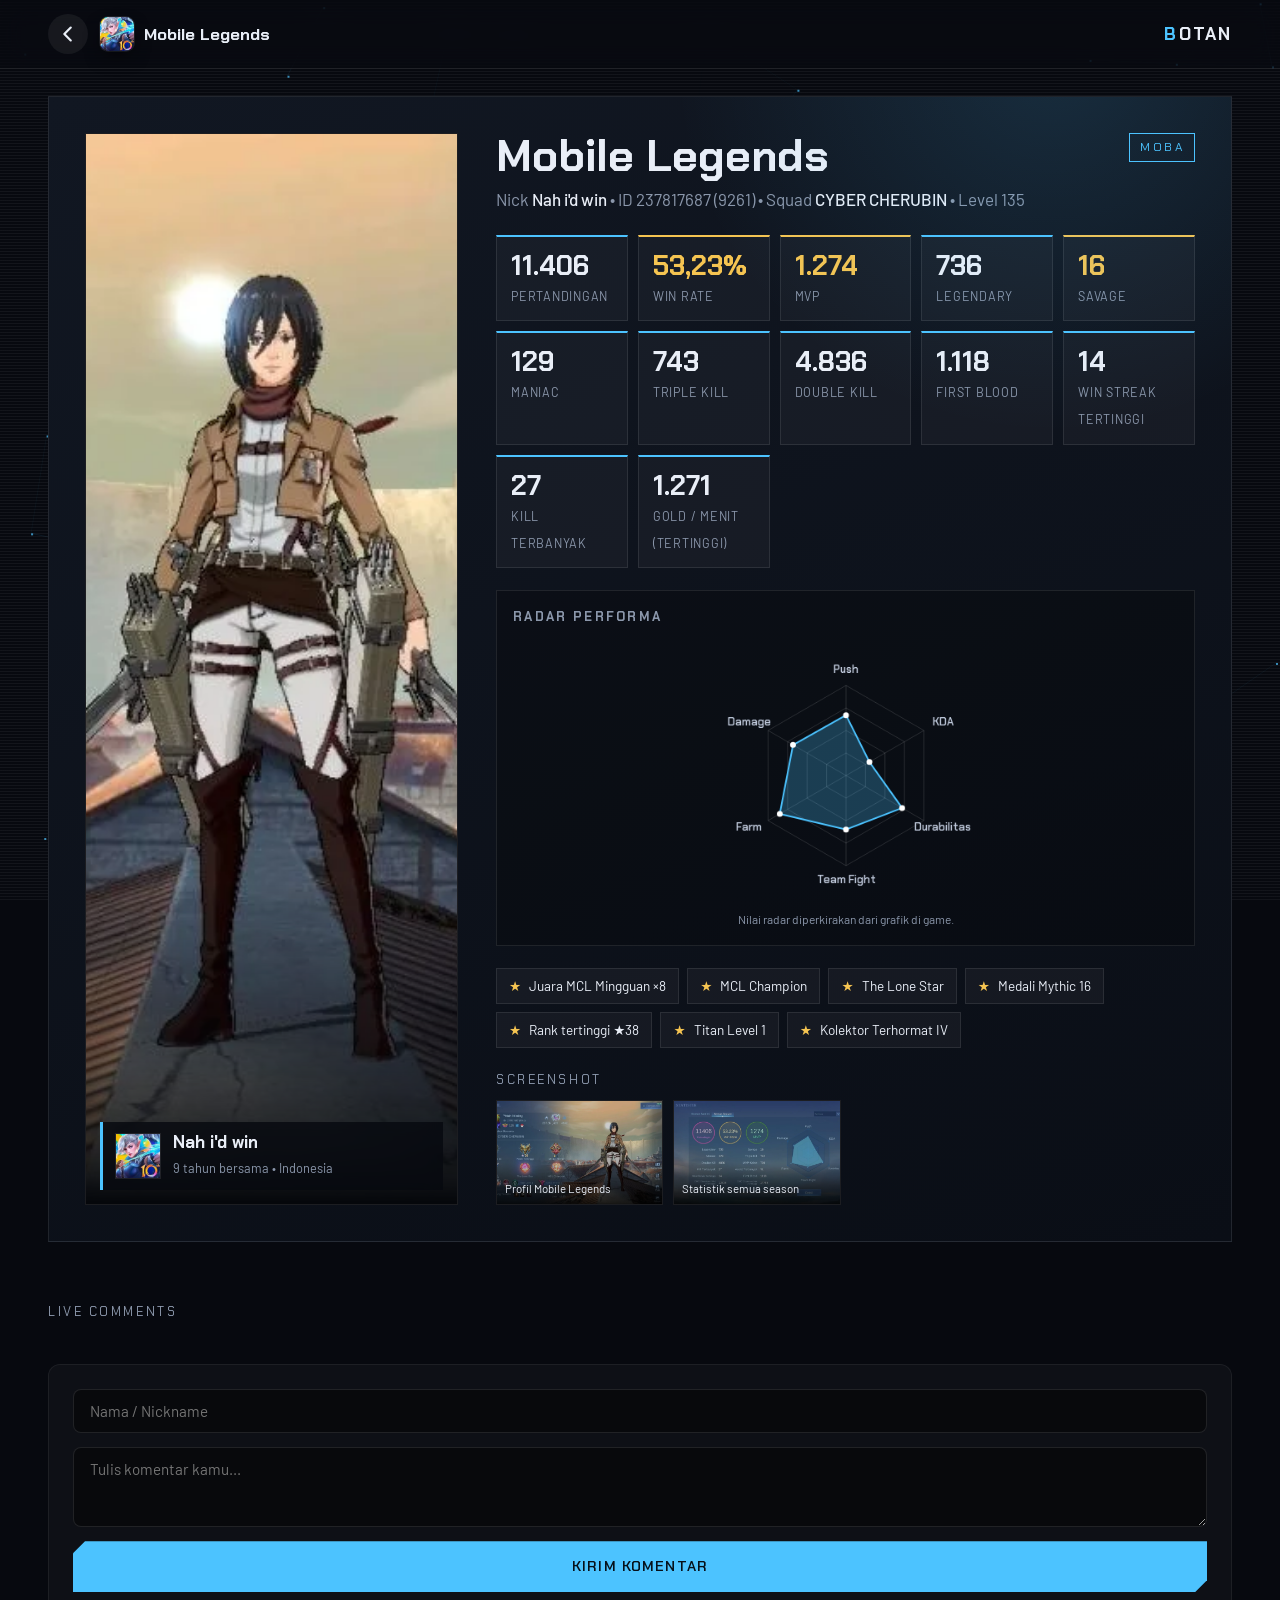
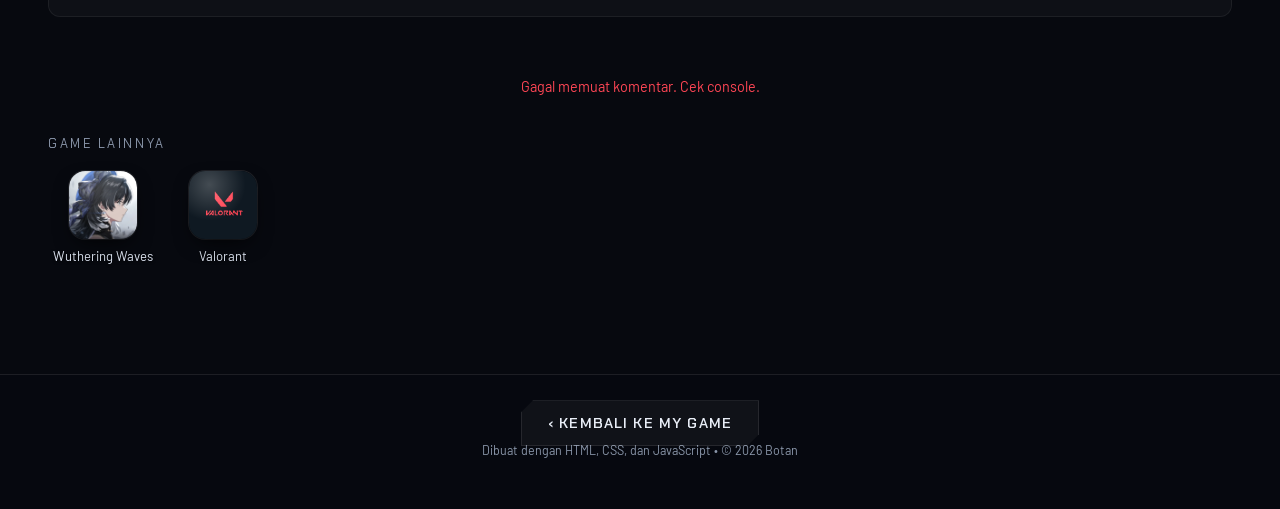
==== ml.html @ 6c118ad3 "Initial commit: Botan Game Portfolio" ====
<!doctype html>
<html lang="id">
<head>
<meta charset="utf-8">
<meta name="viewport" content="width=device-width, initial-scale=1">
<title>Game • Botan</title>
<link rel="preconnect" href="https://fonts.googleapis.com">
<link rel="preconnect" href="https://fonts.gstatic.com" crossorigin>
<link href="https://fonts.googleapis.com/css2?family=Chakra+Petch:wght@500;600;700&family=Barlow:wght@400;500;600&display=swap" rel="stylesheet">
<link rel="stylesheet" href="style.css">
</head>
<body data-game="ml" class="game-page">
<canvas id="bg" aria-hidden="true"></canvas>
<div class="scanlines" aria-hidden="true"></div>

<header class="nav appbar">
  <a href="index.html#games" class="back" aria-label="Kembali ke My Game"><svg viewBox="0 0 24 24" width="22" height="22"><path d="M15 5l-7 7 7 7" fill="none" stroke="currentColor" stroke-width="2.4" stroke-linecap="round" stroke-linejoin="round"/></svg></a>
  <div class="appbar-title"><span class="app-icon mini"><img id="appIcon" src="" alt=""></span><b id="appName"></b></div>
  <a href="index.html" class="logo"><span>B</span>OTAN</a>
</header>

<main class="section game-main">
  <div id="panel" class="panel reveal"></div>

  <div class="other reveal">
    <p class="gallery-h">Game lainnya</p>
    <div class="app-grid left" id="otherApps"></div>
  </div>
</main>

<footer class="footer">
  <p><a href="index.html#games" class="btn">&lsaquo; Kembali ke My Game</a></p>
  <p class="muted">Dibuat dengan HTML, CSS, dan JavaScript • © <span id="year"></span> Botan</p>
</footer>

<div class="lightbox" id="lightbox" hidden>
  <button class="lb-close" aria-label="Tutup">&times;</button>
  <img id="lbImg" alt="">
  <p id="lbCap"></p>
</div>

<script src="data.js"></script>
<script src="common.js"></script>
<script src="game.js"></script>
</body>
</html>
---- style.css ----
:root{
  --bg:#07090f; --bg2:#0d1119; --card:#111722; --line:rgba(255,255,255,.09);
  --text:#e9eef7; --muted:#8b97ab;
  --accent:#4cc3ff; --accent2:#f5c451;
  --head:'Chakra Petch',system-ui,sans-serif; --body:'Barlow',system-ui,sans-serif;
  --ease:cubic-bezier(.2,.8,.2,1);
}
body[data-game="ml"]  {--accent:#4cc3ff; --accent2:#f5c451}
body[data-game="wuwa"]{--accent:#7fe3ff; --accent2:#ff8fb8}
body[data-game="valo"]{--accent:#ff4655; --accent2:#ffd9dc}

*{box-sizing:border-box;margin:0;padding:0}
html{scroll-behavior:smooth;scroll-padding-top:80px}
body{background:var(--bg);color:var(--text);font-family:var(--body);font-size:17px;line-height:1.6;overflow-x:hidden;transition:--accent .4s}
img{display:block;max-width:100%}
button{font:inherit;color:inherit;cursor:pointer;border:0;background:none}
a{color:inherit;text-decoration:none}
#bg{position:fixed;inset:0;z-index:0;width:100%;height:100%}
.scanlines{position:fixed;inset:0;z-index:1;pointer-events:none;opacity:.05;
  background:repeating-linear-gradient(0deg,#fff 0 1px,transparent 1px 3px)}
main,.footer,.nav{position:relative;z-index:2}

/* NAV */
.nav{position:fixed;top:0;left:0;right:0;z-index:20;display:flex;justify-content:space-between;align-items:center;
  padding:14px clamp(16px,4vw,48px);backdrop-filter:blur(14px);background:rgba(7,9,15,.6);border-bottom:1px solid var(--line)}
.logo{font-family:var(--head);font-weight:700;letter-spacing:.12em;font-size:1.1rem}
.logo span{color:var(--accent)}
.logo i{font-style:normal;color:var(--muted);font-size:.7rem;margin-left:8px;letter-spacing:.2em}
.nav nav{display:flex;gap:clamp(12px,3vw,32px)}
.nav nav a{font-family:var(--head);font-size:.85rem;letter-spacing:.1em;text-transform:uppercase;color:var(--muted);transition:color .2s}
.nav nav a:hover{color:var(--accent)}

/* HERO */
.hero{min-height:100svh;display:grid;grid-template-columns:1.05fr 1fr;gap:clamp(24px,4vw,64px);align-items:center;
  padding:110px clamp(16px,5vw,72px) 60px;max-width:1400px;margin:auto}
.eyebrow{font-family:var(--head);font-size:.8rem;letter-spacing:.25em;color:var(--accent);text-transform:uppercase;display:flex;align-items:center;gap:10px}
.pulse{width:9px;height:9px;border-radius:50%;background:#3dff8f;box-shadow:0 0 0 0 #3dff8f99;animation:pulse 1.8s infinite}
@keyframes pulse{70%{box-shadow:0 0 0 12px #3dff8f00}100%{box-shadow:0 0 0 0 #3dff8f00}}
.glitch{font-family:var(--head);font-weight:700;font-size:clamp(4rem,12vw,9rem);line-height:.95;letter-spacing:.02em;position:relative;margin:14px 0 6px;
  background:linear-gradient(100deg,#fff 20%,var(--accent));-webkit-background-clip:text;background-clip:text;color:transparent}
.glitch::before,.glitch::after{content:attr(data-text);position:absolute;inset:0;background:inherit;-webkit-background-clip:text;background-clip:text;color:transparent;opacity:.0}
.glitch:hover::before{opacity:.8;transform:translate(3px,-2px);filter:drop-shadow(-2px 0 #ff2d6f);animation:gl 0.4s steps(2) infinite}
.glitch:hover::after{opacity:.8;transform:translate(-3px,2px);filter:drop-shadow(2px 0 #00e5ff);animation:gl 0.4s steps(2) infinite reverse}
@keyframes gl{50%{clip-path:inset(30% 0 40% 0)}}
.typing{font-family:var(--head);font-size:clamp(1.1rem,2.4vw,1.6rem);color:var(--accent2);min-height:2.2rem}
.caret{display:inline-block;width:3px;height:1.2em;background:var(--accent2);margin-left:4px;vertical-align:-3px;animation:blink 1s steps(1) infinite}
@keyframes blink{50%{opacity:0}}
.lead{max-width:540px;color:var(--muted);margin:18px 0 28px}
.cta{display:flex;gap:14px;flex-wrap:wrap}
.btn{font-family:var(--head);font-weight:600;letter-spacing:.08em;text-transform:uppercase;font-size:.9rem;padding:13px 26px;
  border:1px solid var(--line);clip-path:polygon(12px 0,100% 0,100% calc(100% - 12px),calc(100% - 12px) 100%,0 100%,0 12px);
  background:rgba(255,255,255,.04);transition:.25s var(--ease)}
.btn:hover{border-color:var(--accent);color:var(--accent);transform:translateY(-2px)}
.btn.primary{background:var(--accent);color:#06101a;border-color:var(--accent)}
.btn.primary:hover{color:#06101a;box-shadow:0 8px 30px -6px var(--accent);filter:brightness(1.1)}

.hero-cards{display:grid;grid-template-columns:repeat(3,1fr);gap:14px;perspective:1000px}
.poster{position:relative;aspect-ratio:3/5;overflow:hidden;border:1px solid var(--line);background:var(--card);text-align:left;
  transform-style:preserve-3d;transition:transform .25s var(--ease),box-shadow .3s,border-color .3s;
  clip-path:polygon(0 0,100% 0,100% calc(100% - 22px),calc(100% - 22px) 100%,0 100%)}
.poster:nth-child(2){margin-top:34px}
.poster img{position:absolute;inset:0;width:100%;height:100%;object-fit:cover;object-position:center top;transition:transform .6s var(--ease),filter .4s;filter:saturate(.85) brightness(.85)}
.poster::after{content:"";position:absolute;inset:0;background:linear-gradient(to top,rgba(5,7,12,.95) 5%,transparent 55%),linear-gradient(135deg,var(--c),transparent 40%);opacity:.9;mix-blend-mode:normal}
.poster:hover{border-color:var(--c);box-shadow:0 20px 50px -20px var(--c)}
.poster:hover img{transform:scale(1.08);filter:saturate(1.1) brightness(1)}
.poster-info{position:absolute;left:12px;right:12px;bottom:14px;z-index:2;display:block}
.poster-info small{display:block;font-family:var(--head);font-size:.62rem;letter-spacing:.2em;color:var(--c)}
.poster-info b{font-family:var(--head);font-size:1rem;line-height:1.2;display:block}

/* TICKER */
.ticker{overflow:hidden;border-block:1px solid var(--line);background:rgba(13,17,25,.7);padding:14px 0}
.ticker-track{display:flex;gap:48px;width:max-content;animation:tick 40s linear infinite;font-family:var(--head);letter-spacing:.2em;font-size:.85rem;color:var(--muted)}
.ticker-track span::before{content:"◆";color:var(--accent);margin-right:48px}
@keyframes tick{to{transform:translateX(-50%)}}

/* SECTIONS */
.section{max-width:1280px;margin:auto;padding:100px clamp(16px,4vw,48px) 20px}
.section-head{margin-bottom:32px}
.section-head h2{font-family:var(--head);font-size:clamp(2.2rem,5vw,3.6rem);line-height:1.05;margin-top:6px}
.sub{color:var(--muted);margin-top:8px}

.reveal{opacity:0;transform:translateY(28px);transition:opacity .8s var(--ease),transform .8s var(--ease)}
.reveal.in{opacity:1;transform:none}

/* TABS */
.tabs{display:flex;gap:10px;flex-wrap:wrap;margin-bottom:22px}
.tab{font-family:var(--head);font-weight:600;letter-spacing:.06em;padding:12px 22px;border:1px solid var(--line);background:var(--card);color:var(--muted);
  display:flex;align-items:center;gap:10px;transition:.25s var(--ease);
  clip-path:polygon(10px 0,100% 0,100% calc(100% - 10px),calc(100% - 10px) 100%,0 100%,0 10px)}
.tab i{width:8px;height:8px;background:var(--tc);transform:rotate(45deg)}
.tab:hover{color:var(--text);border-color:var(--tc)}
.tab.active{background:var(--tc);color:#06101a;border-color:var(--tc)}
.tab.active i{background:#06101a}

/* PANEL */
.panel{display:grid;grid-template-columns:minmax(260px,.8fr) 1.5fr;gap:clamp(20px,3vw,40px);
  background:linear-gradient(160deg,var(--card),#0a0e16);border:1px solid var(--line);padding:clamp(18px,3vw,36px);position:relative;overflow:hidden}
.panel::before{content:"";position:absolute;inset:-40% -20% auto auto;width:70%;aspect-ratio:1;background:radial-gradient(circle,var(--accent),transparent 65%);opacity:.14;pointer-events:none}
.panel.swap{animation:swap .5s var(--ease)}
@keyframes swap{from{opacity:0;transform:translateY(14px)}to{opacity:1;transform:none}}

.p-art{position:relative;min-height:420px;border:1px solid var(--line);overflow:hidden;background:#05070b}
.p-art img.main{position:absolute;inset:0;width:100%;height:100%;object-fit:cover;object-position:center top;
  -webkit-mask-image:linear-gradient(to bottom,#000 70%,transparent);mask-image:linear-gradient(to bottom,#000 70%,transparent)}
.p-art .badge{position:absolute;left:14px;bottom:14px;right:14px;display:flex;align-items:center;gap:12px;padding:10px 12px;background:rgba(7,9,15,.8);backdrop-filter:blur(8px);border-left:3px solid var(--accent)}
.p-art .badge img{width:46px;height:46px;object-fit:cover;object-position:top;border:1px solid var(--line)}
.badge b{font-family:var(--head);display:block;line-height:1.2}
.badge small{color:var(--muted);font-size:.8rem}

.p-title{display:flex;justify-content:space-between;align-items:flex-start;gap:14px;flex-wrap:wrap;margin-bottom:6px}
.p-title h3{font-family:var(--head);font-size:clamp(1.8rem,4vw,2.8rem);line-height:1.05}
.p-title .genre{font-family:var(--head);font-size:.75rem;letter-spacing:.2em;color:var(--accent);border:1px solid var(--accent);padding:4px 10px}
.p-meta{color:var(--muted);margin-bottom:22px}
.p-meta b{color:var(--text);font-weight:500}

.stat-grid{display:grid;grid-template-columns:repeat(auto-fill,minmax(130px,1fr));gap:10px;margin-bottom:22px}
.stat{padding:14px 14px 12px;background:rgba(255,255,255,.035);border:1px solid var(--line);border-top:2px solid var(--accent);transition:.25s var(--ease)}
.stat:hover{transform:translateY(-3px);background:rgba(255,255,255,.06)}
.stat b{font-family:var(--head);font-size:1.7rem;line-height:1.1;display:block}
.stat small{color:var(--muted);font-size:.78rem;letter-spacing:.06em;text-transform:uppercase}
.stat.hl{border-top-color:var(--accent2)}
.stat.hl b{color:var(--accent2)}

.viz{display:grid;grid-template-columns:repeat(auto-fit,minmax(240px,1fr));gap:14px;margin-bottom:22px}
.viz-card{padding:16px;border:1px solid var(--line);background:rgba(0,0,0,.25)}
.viz-card h4{font-family:var(--head);font-size:.8rem;letter-spacing:.18em;color:var(--muted);text-transform:uppercase;margin-bottom:10px}
.viz-card canvas{width:100%;max-width:300px;margin:auto;display:block}
.viz-card .note{font-size:.75rem;color:var(--muted);margin-top:6px;text-align:center}
.bar{height:10px;background:rgba(255,255,255,.08);overflow:hidden;margin:8px 0 6px;clip-path:polygon(0 0,100% 0,calc(100% - 6px) 100%,0 100%)}
.bar i{display:block;height:100%;width:0;background:linear-gradient(90deg,var(--accent),var(--accent2));transition:width 1.4s var(--ease)}
.bar-row{display:flex;justify-content:space-between;font-size:.9rem;color:var(--muted)}
.bar-row b{color:var(--text);font-weight:500}
.donut{display:flex;align-items:center;gap:18px}
.donut svg{width:120px;height:120px;flex:none;transform:rotate(-90deg)}
.donut circle{fill:none;stroke-width:12}
.donut .legend b{font-family:var(--head);font-size:1.6rem;display:block;line-height:1.1}
.donut .legend span{display:block;color:var(--muted);font-size:.9rem}

.chips{display:flex;flex-wrap:wrap;gap:8px;margin-bottom:22px}
.chip{font-size:.85rem;padding:6px 12px;border:1px solid var(--line);background:rgba(255,255,255,.04);display:inline-flex;gap:8px;align-items:center}
.chip::before{content:"★";color:var(--accent2)}

.gallery-h{font-family:var(--head);font-size:.8rem;letter-spacing:.2em;text-transform:uppercase;color:var(--muted);margin-bottom:10px}
.gallery{display:grid;grid-template-columns:repeat(auto-fill,minmax(150px,1fr));gap:10px}
.thumb{position:relative;aspect-ratio:16/10;overflow:hidden;border:1px solid var(--line);background:#05070b}
.thumb img{width:100%;height:100%;object-fit:cover;transition:transform .5s var(--ease),filter .3s;filter:brightness(.8)}
.thumb:hover img{transform:scale(1.1);filter:brightness(1.05)}
.thumb:hover{border-color:var(--accent)}
.thumb span{position:absolute;left:0;right:0;bottom:0;padding:16px 8px 6px;font-size:.72rem;text-align:left;background:linear-gradient(transparent,rgba(0,0,0,.85))}

/* TOTALS */
.totals{display:grid;grid-template-columns:repeat(auto-fit,minmax(200px,1fr));gap:14px}
.total{padding:28px 22px;border:1px solid var(--line);background:var(--card);position:relative;overflow:hidden}
.total::after{content:"";position:absolute;left:0;bottom:0;height:3px;width:40%;background:var(--accent)}
.total b{font-family:var(--head);font-size:clamp(2.4rem,5vw,3.4rem);display:block;line-height:1}
.total span{color:var(--muted);font-size:.9rem}
.share{margin-top:22px;padding:22px;border:1px solid var(--line);background:var(--card)}
.share h4{font-family:var(--head);font-size:.8rem;letter-spacing:.2em;color:var(--muted);text-transform:uppercase;margin-bottom:14px}
.share-row{display:grid;grid-template-columns:150px 1fr 90px;gap:12px;align-items:center;margin:10px 0;font-size:.95rem}
.share-row .bar{margin:0}
.share-row em{font-style:normal;color:var(--muted);text-align:right;font-size:.85rem}

/* AIM */
.aim{border:1px solid var(--line);background:var(--card)}
.aim-hud{display:grid;grid-template-columns:repeat(4,1fr);border-bottom:1px solid var(--line)}
.aim-hud div{padding:12px 16px;border-right:1px solid var(--line)}
.aim-hud div:last-child{border:0}
.aim-hud small{display:block;color:var(--muted);font-family:var(--head);font-size:.68rem;letter-spacing:.2em}
.aim-hud b{font-family:var(--head);font-size:1.7rem;color:var(--accent2)}
.aim-field{position:relative;height:min(60vh,460px);cursor:crosshair;overflow:hidden;touch-action:manipulation;
  background:radial-gradient(circle at 50% 50%,rgba(255,255,255,.04),transparent 70%),
  linear-gradient(var(--line) 1px,transparent 1px) 0 0/48px 48px,linear-gradient(90deg,var(--line) 1px,transparent 1px) 0 0/48px 48px}
.aim-overlay{position:absolute;inset:0;z-index:5;display:flex;flex-direction:column;align-items:center;justify-content:center;gap:10px;text-align:center;background:rgba(7,9,15,.82);padding:20px}
.aim-overlay[hidden]{display:none}
.aim-overlay h3{font-family:var(--head);font-size:2rem}
.aim-overlay p{color:var(--muted);margin-bottom:8px}
.target{position:absolute;border-radius:50%;transform:translate(-50%,-50%) scale(0);cursor:pointer;
  background:radial-gradient(circle,#fff 0 12%,var(--accent) 13% 34%,#fff 35% 48%,var(--accent) 49% 100%);
  box-shadow:0 0 24px var(--accent);animation:pop .18s var(--ease) forwards}
@keyframes pop{to{transform:translate(-50%,-50%) scale(1)}}
.target.hit{animation:boom .25s ease-out forwards}
@keyframes boom{to{transform:translate(-50%,-50%) scale(1.8);opacity:0}}
.miss{position:absolute;width:14px;height:14px;border:2px solid #ff4d6a;transform:translate(-50%,-50%);animation:boom .4s ease-out forwards;border-radius:50%}

/* FOOTER */
.footer{margin-top:90px;padding:36px 16px 48px;text-align:center;border-top:1px solid var(--line);background:rgba(7,9,15,.8);font-size:.9rem}
.muted{color:var(--muted);font-size:.78rem;margin-top:6px}

/* LIGHTBOX */
.lightbox{position:fixed;inset:0;z-index:100;background:rgba(3,5,9,.94);display:flex;flex-direction:column;align-items:center;justify-content:center;padding:24px;gap:12px}
.lightbox[hidden]{display:none}
.lightbox img{max-height:82vh;object-fit:contain;border:1px solid var(--line)}
.lightbox p{color:var(--muted)}
.lb-close{position:absolute;top:14px;right:22px;font-size:2.4rem;line-height:1;color:var(--text)}

@media (max-width:900px){
  .hero{grid-template-columns:1fr;padding-top:100px}
  .hero-cards{max-width:560px}
  .panel{grid-template-columns:1fr}
  .p-art{min-height:340px}
  .share-row{grid-template-columns:110px 1fr 70px}
}
@media (max-width:520px){
  .nav nav a:nth-child(2){display:none}
  .logo i{display:none}
  .aim-hud b{font-size:1.3rem}
  .aim-hud div{padding:10px}
}
@media (prefers-reduced-motion:reduce){
  *{animation:none!important;transition:none!important}
  .reveal{opacity:1;transform:none}
}

/* ============ HOME SCREEN ala ANDROID ============ */
.homescreen{max-width:620px;margin:auto;padding:14px 22px 22px;border:1px solid var(--line);border-radius:36px;
  background:linear-gradient(170deg,rgba(18,26,42,.9),rgba(8,11,18,.95));box-shadow:0 40px 80px -40px var(--accent),inset 0 0 0 6px rgba(255,255,255,.02)}
.statusbar{display:flex;justify-content:space-between;font-size:.78rem;color:var(--muted);padding:2px 10px 18px;font-family:var(--head);letter-spacing:.08em}
.app-grid{display:grid;grid-template-columns:repeat(3,1fr);gap:26px 10px;justify-items:center;padding:10px 0 34px}
.app-grid.left{grid-template-columns:repeat(auto-fill,minmax(96px,110px));justify-content:start;padding:6px 0 0}
.app{display:flex;flex-direction:column;align-items:center;gap:9px;width:100%;max-width:130px;-webkit-tap-highlight-color:transparent;text-align:center}
.app-icon{position:relative;display:block;width:clamp(72px,16vw,92px);aspect-ratio:1;border-radius:24%;overflow:hidden;
  box-shadow:0 8px 20px -6px rgba(0,0,0,.8),0 0 0 1px rgba(255,255,255,.1);transition:transform .25s var(--ease),box-shadow .3s}
.app-icon img{width:100%;height:100%;object-fit:cover}
.app-icon::after{content:"";position:absolute;inset:0;background:radial-gradient(circle at 30% 20%,rgba(255,255,255,.22),transparent 50%);pointer-events:none}
.app:hover .app-icon{transform:translateY(-5px) scale(1.05);box-shadow:0 18px 30px -8px var(--c),0 0 0 1px var(--c)}
.app:active .app-icon{transform:scale(.9)}
.app-label{font-size:.82rem;line-height:1.25;color:#dfe6f3;text-shadow:0 1px 3px #000;max-width:100px}
.app.small .app-icon{width:68px}
.dock{display:flex;justify-content:center;padding-top:6px}
.dock i{width:110px;height:4px;border-radius:4px;background:rgba(255,255,255,.35)}

.app-launch{position:fixed;z-index:200;border-radius:24%;background:var(--lc);opacity:.95;transition:all .38s cubic-bezier(.5,0,.2,1)}
.app-launch.go{left:0!important;top:0!important;width:100vw!important;height:100vh!important;border-radius:0}

/* halaman game */
.appbar{gap:12px}
.back{display:grid;place-items:center;width:40px;height:40px;border-radius:50%;background:rgba(255,255,255,.06);transition:.2s}
.back:hover{background:var(--accent);color:#06101a}
.appbar-title{display:flex;align-items:center;gap:10px;font-family:var(--head);font-size:1.05rem;margin-right:auto}
.app-icon.mini{width:34px;border-radius:24%}
.game-main{padding-top:96px}
.other{margin-top:36px}
@media (max-width:520px){
  .homescreen{border-radius:28px;padding:12px 12px 18px}
  .app-grid{gap:22px 4px}
}

/* ============ LIVE COMMENTS ============ */
.comments-wrapper { display: flex; flex-direction: column; gap: 32px; }
.comment-form { display: flex; flex-direction: column; gap: 14px; background: rgba(255,255,255,0.03); padding: 24px; border-radius: 12px; border: 1px solid rgba(255,255,255,0.06); }
.comment-form input, .comment-form textarea { width: 100%; background: rgba(0,0,0,0.4); border: 1px solid rgba(255,255,255,0.1); color: var(--text); padding: 12px 16px; border-radius: 8px; font-family: inherit; font-size: 0.95rem; outline: none; transition: border-color 0.2s, box-shadow 0.2s; }
.comment-form input:focus, .comment-form textarea:focus { border-color: var(--accent); box-shadow: 0 0 0 1px var(--accent); }
.comment-form textarea { resize: vertical; min-height: 80px; }
.comments-list { display: flex; flex-direction: column; gap: 16px; }
.comment-item { background: rgba(255,255,255,0.02); padding: 18px; border-radius: 10px; border-left: 3px solid var(--accent); animation: fadeUp 0.4s var(--ease); }
.comment-item h4 { font-size: 1rem; color: var(--accent); margin-bottom: 6px; font-family: var(--head); display: flex; align-items: center; justify-content: space-between; }
.comment-item h4 span { font-size: 0.75rem; color: var(--muted); font-weight: normal; font-family: var(--body); }
.comment-item p { font-size: 0.95rem; line-height: 1.5; color: #cbd5e1; word-wrap: break-word; }
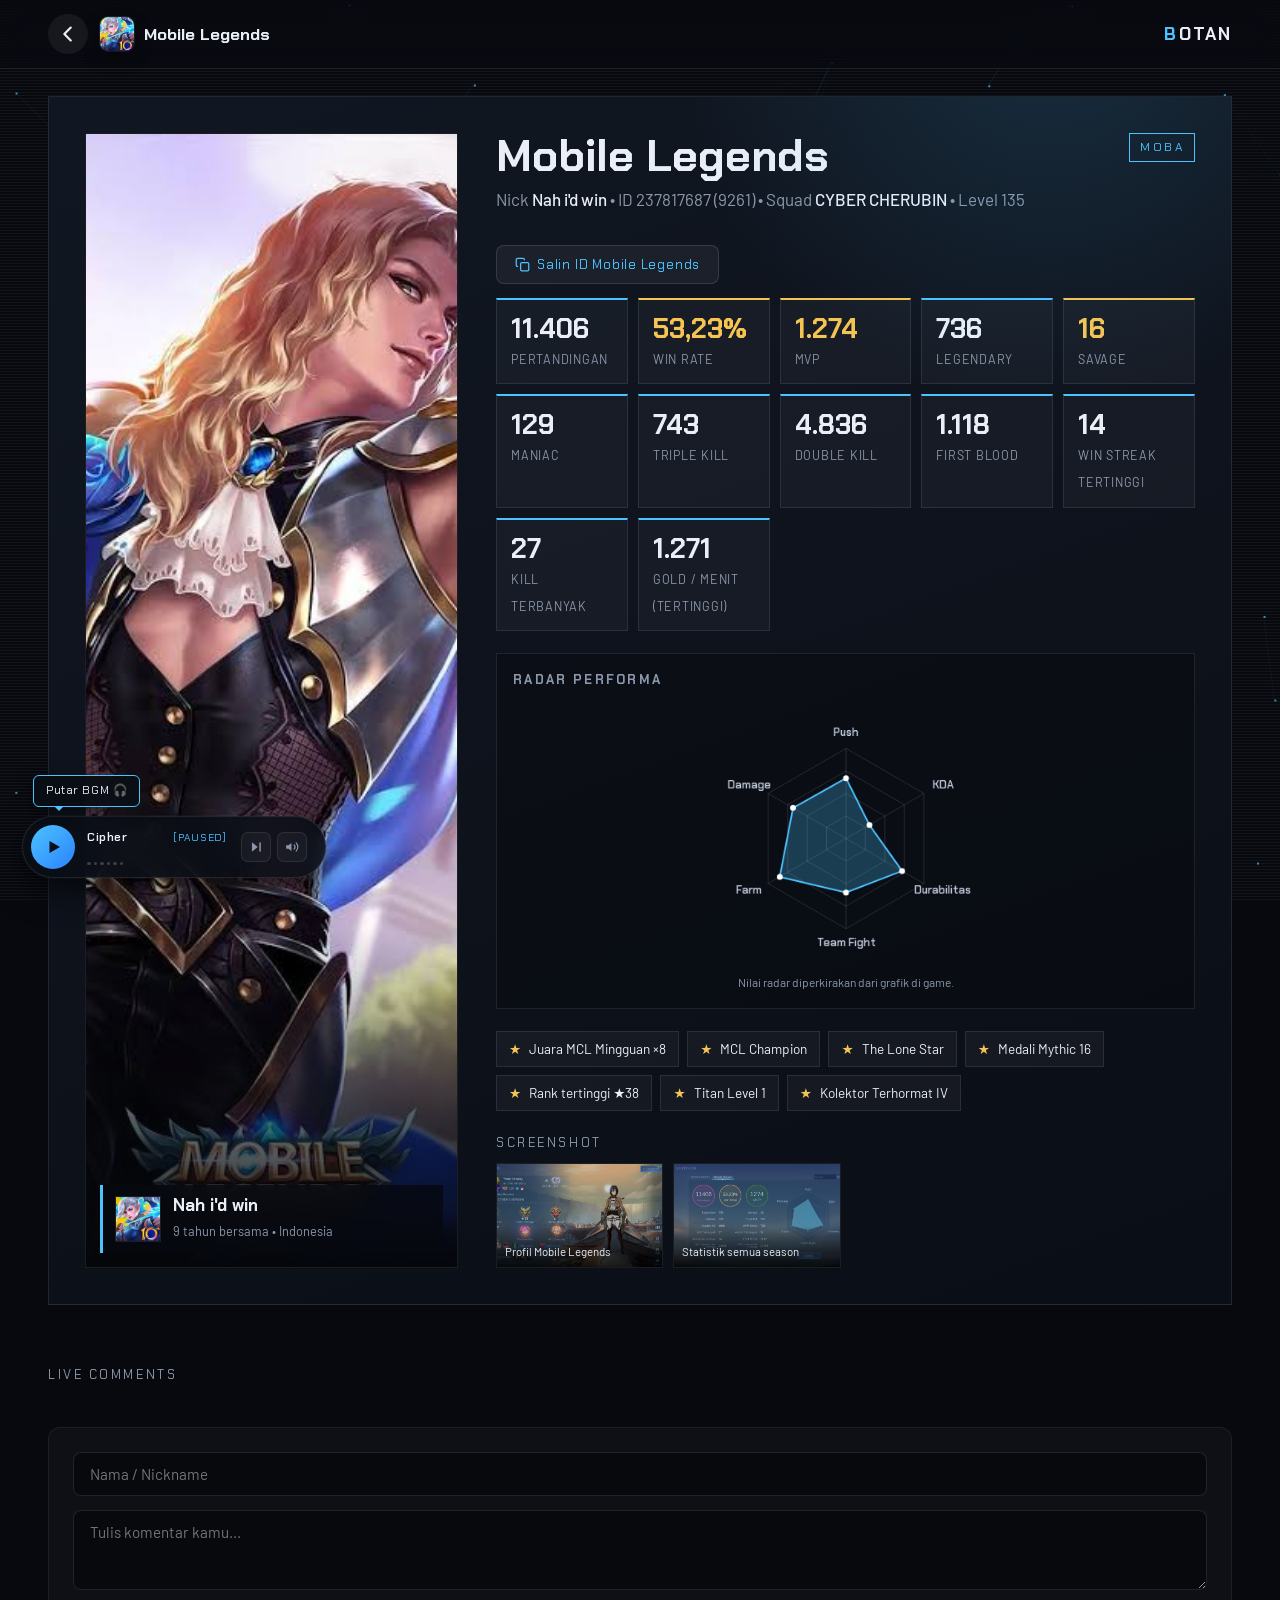
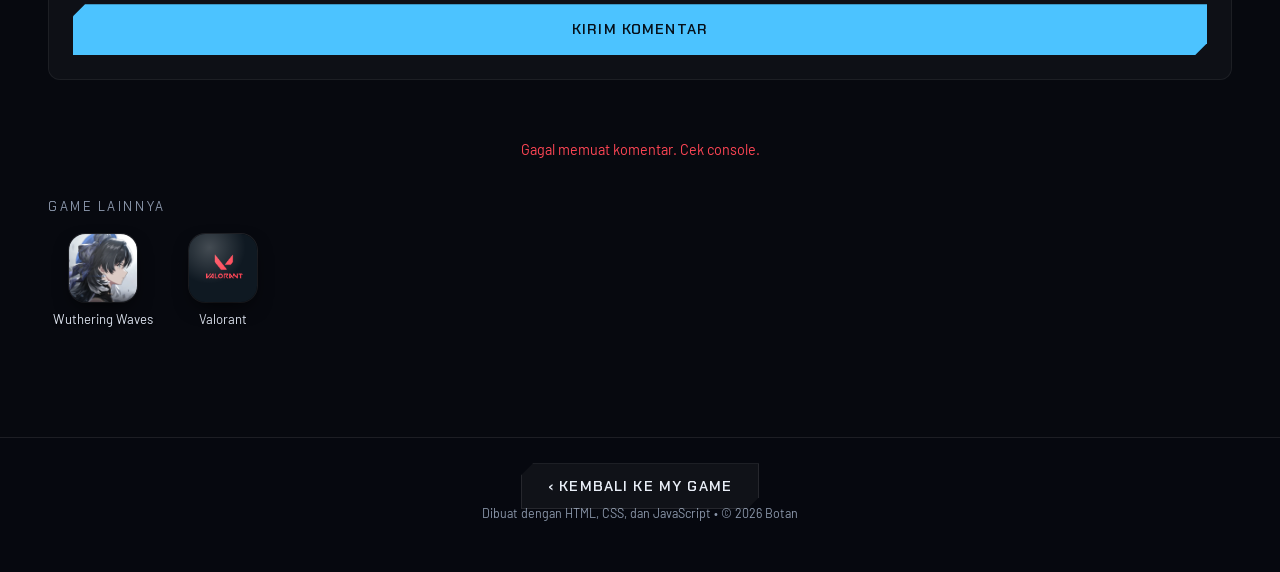
==== commit 9f2b517b: "Add Cyberpunk BGM music player widget with audio visualizer and tracks" ====
--- a/ml.html
+++ b/ml.html
@@ -41,6 +41,7 @@
 
 <script src="data.js"></script>
 <script src="common.js"></script>
+<script src="music.js"></script>
 <script src="game.js"></script>
 </body>
 </html>
--- a/style.css
+++ b/style.css
@@ -256,3 +256,234 @@
 .comment-item h4 { font-size: 1rem; color: var(--accent); margin-bottom: 6px; font-family: var(--head); display: flex; align-items: center; justify-content: space-between; }
 .comment-item h4 span { font-size: 0.75rem; color: var(--muted); font-weight: normal; font-family: var(--body); }
 .comment-item p { font-size: 0.95rem; line-height: 1.5; color: #cbd5e1; word-wrap: break-word; }
+
+/* ============ COPY ID BUTTON ============ */
+.copy-id-btn{display:inline-flex;align-items:center;gap:7px;margin:10px 0 14px;padding:8px 18px;background:rgba(255,255,255,0.05);border:1px solid rgba(255,255,255,0.12);border-radius:8px;color:var(--accent);font-family:var(--head);font-size:0.82rem;letter-spacing:.06em;cursor:pointer;transition:background .2s,border-color .2s,transform .15s;-webkit-tap-highlight-color:transparent}
+.copy-id-btn:hover{background:rgba(255,255,255,0.1);border-color:var(--accent)}
+.copy-id-btn:active{transform:scale(.95)}
+.copy-id-btn.copied{background:rgba(46,230,166,0.12);border-color:#2ee6a6;color:#2ee6a6}
+
+/* ============ CYBERPUNK BGM PLAYER ============ */
+.bgm-widget {
+  position: fixed;
+  bottom: 22px;
+  left: 22px;
+  z-index: 95;
+  display: flex;
+  align-items: center;
+  gap: 12px;
+  padding: 8px 14px 8px 8px;
+  background: rgba(10, 14, 22, 0.88);
+  backdrop-filter: blur(16px);
+  -webkit-backdrop-filter: blur(16px);
+  border: 1px solid var(--line);
+  border-radius: 40px;
+  box-shadow: 0 12px 32px rgba(0, 0, 0, 0.65), 0 0 0 1px rgba(255, 255, 255, 0.04);
+  transition: all 0.3s var(--ease);
+  user-select: none;
+}
+.bgm-widget:hover {
+  border-color: var(--accent);
+  box-shadow: 0 14px 36px rgba(0, 0, 0, 0.75), 0 0 24px -6px var(--accent);
+}
+.bgm-widget.collapsed .bgm-body,
+.bgm-widget.collapsed .bgm-actions {
+  display: none !important;
+}
+.bgm-widget.collapsed {
+  padding: 6px;
+  border-radius: 50%;
+}
+.bgm-play-btn {
+  width: 44px;
+  height: 44px;
+  border-radius: 50%;
+  background: linear-gradient(135deg, var(--accent), #2b82ff);
+  color: #06101a;
+  display: grid;
+  place-items: center;
+  flex-shrink: 0;
+  cursor: pointer;
+  border: none;
+  transition: transform 0.2s var(--ease), box-shadow 0.25s;
+  position: relative;
+}
+.bgm-play-btn:hover {
+  transform: scale(1.08);
+  box-shadow: 0 0 18px var(--accent);
+}
+.bgm-play-btn svg {
+  width: 18px;
+  height: 18px;
+  fill: currentColor;
+  margin-left: 2px;
+  transition: transform 0.15s;
+}
+.bgm-widget.playing .bgm-play-btn svg {
+  margin-left: 0;
+}
+.bgm-widget.playing .bgm-play-btn {
+  box-shadow: 0 0 20px -2px var(--accent);
+  animation: bgm-pulse-ring 2.4s infinite;
+}
+@keyframes bgm-pulse-ring {
+  0% { box-shadow: 0 0 0 0 var(--accent); }
+  70% { box-shadow: 0 0 0 12px rgba(76, 195, 255, 0); }
+  100% { box-shadow: 0 0 0 0 rgba(76, 195, 255, 0); }
+}
+
+.bgm-body {
+  display: flex;
+  flex-direction: column;
+  gap: 3px;
+  min-width: 140px;
+  max-width: 190px;
+}
+.bgm-info {
+  display: flex;
+  align-items: center;
+  justify-content: space-between;
+  gap: 8px;
+  font-family: var(--head);
+  font-size: 0.76rem;
+  letter-spacing: 0.05em;
+}
+.bgm-title {
+  color: var(--text);
+  font-weight: 600;
+  white-space: nowrap;
+  overflow: hidden;
+  text-overflow: ellipsis;
+}
+.bgm-status {
+  font-size: 0.65rem;
+  color: var(--accent);
+  text-transform: uppercase;
+  letter-spacing: 0.08em;
+}
+
+.bgm-viz {
+  display: flex;
+  align-items: flex-end;
+  gap: 3px;
+  height: 15px;
+  padding: 1px 0;
+}
+.bgm-bar {
+  width: 3.5px;
+  height: 3px;
+  background: rgba(255, 255, 255, 0.2);
+  border-radius: 2px;
+  transition: height 0.08s linear, background-color 0.25s;
+}
+.bgm-widget.playing .bgm-bar {
+  background: linear-gradient(to top, var(--accent), var(--accent2));
+}
+
+.bgm-actions {
+  display: flex;
+  align-items: center;
+  gap: 6px;
+  margin-left: 2px;
+}
+.bgm-icon-btn {
+  width: 30px;
+  height: 30px;
+  display: grid;
+  place-items: center;
+  border-radius: 7px;
+  color: var(--muted);
+  background: rgba(255, 255, 255, 0.04);
+  border: 1px solid var(--line);
+  cursor: pointer;
+  transition: all 0.2s;
+  padding: 0;
+}
+.bgm-icon-btn:hover {
+  color: var(--accent);
+  border-color: var(--accent);
+  background: rgba(255, 255, 255, 0.09);
+  transform: translateY(-1px);
+}
+.bgm-icon-btn:active {
+  transform: scale(0.92);
+}
+.bgm-icon-btn svg {
+  width: 14px;
+  height: 14px;
+  fill: currentColor;
+}
+
+.bgm-vol-wrap {
+  position: relative;
+  display: flex;
+  align-items: center;
+}
+.bgm-vol-slider {
+  width: 0;
+  opacity: 0;
+  transform: scaleX(0);
+  transform-origin: left;
+  transition: width 0.22s var(--ease), opacity 0.22s, transform 0.22s;
+  accent-color: var(--accent);
+  height: 4px;
+  cursor: pointer;
+  margin-left: 4px;
+}
+.bgm-vol-wrap:hover .bgm-vol-slider,
+.bgm-vol-slider:focus {
+  width: 58px;
+  opacity: 1;
+  transform: scaleX(1);
+}
+
+.bgm-tooltip {
+  position: absolute;
+  bottom: calc(100% + 10px);
+  left: 10px;
+  padding: 6px 12px;
+  background: rgba(10, 14, 22, 0.95);
+  border: 1px solid var(--accent);
+  border-radius: 6px;
+  color: var(--text);
+  font-family: var(--head);
+  font-size: 0.72rem;
+  letter-spacing: 0.05em;
+  white-space: nowrap;
+  pointer-events: none;
+  box-shadow: 0 4px 16px rgba(0, 0, 0, 0.5);
+  animation: bgm-bounce 1.5s infinite;
+}
+.bgm-tooltip::after {
+  content: "";
+  position: absolute;
+  top: 100%;
+  left: 20px;
+  border: 5px solid transparent;
+  border-top-color: var(--accent);
+}
+@keyframes bgm-bounce {
+  0%, 100% { transform: translateY(0); }
+  50% { transform: translateY(-4px); }
+}
+
+@media (max-width: 600px) {
+  .bgm-widget {
+    bottom: 16px;
+    left: 16px;
+    padding: 6px 10px 6px 6px;
+    gap: 8px;
+  }
+  .bgm-play-btn {
+    width: 38px;
+    height: 38px;
+  }
+  .bgm-body {
+    min-width: 105px;
+    max-width: 135px;
+  }
+  .bgm-vol-wrap:hover .bgm-vol-slider {
+    display: none;
+  }
+}
+
